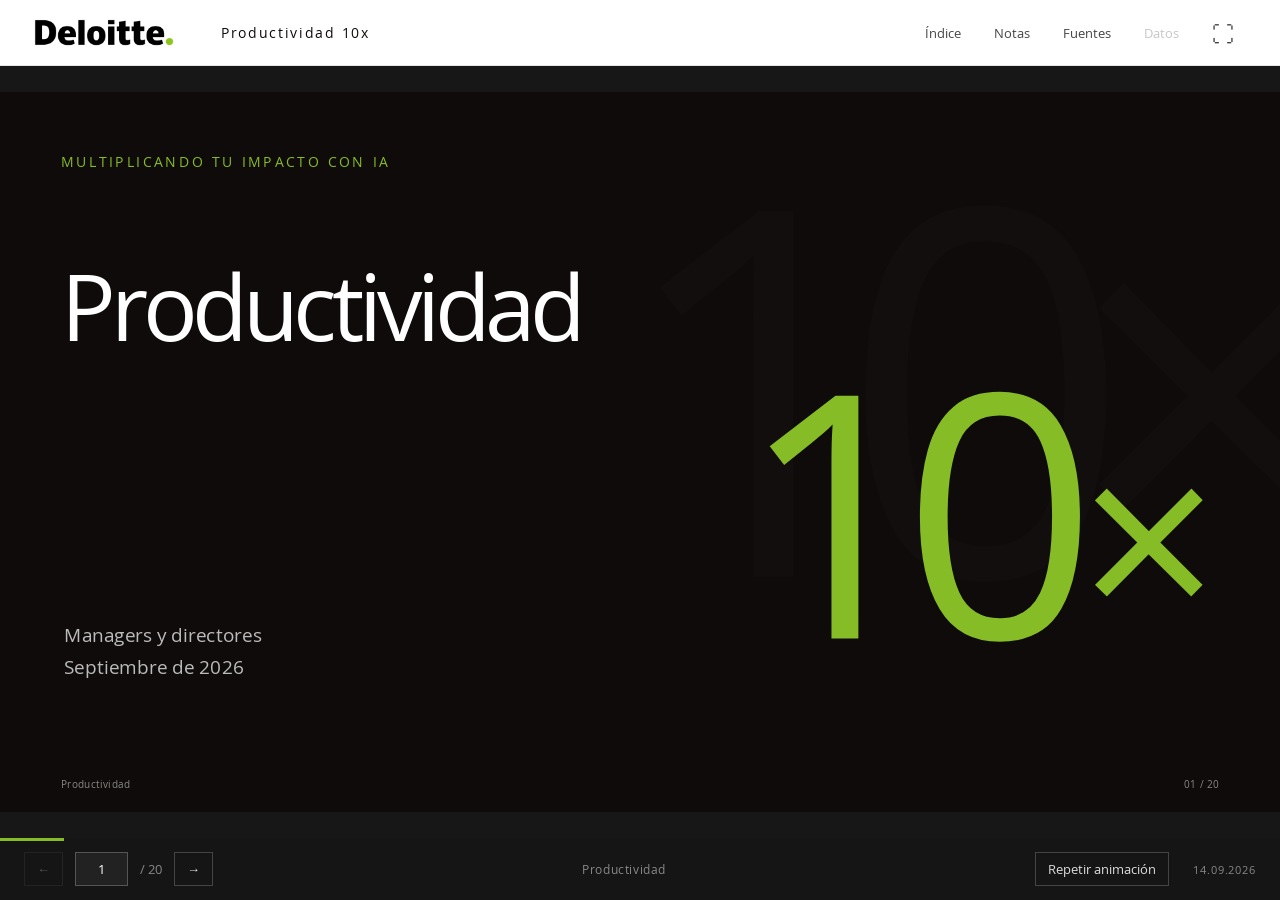
==== 01_Deloitte_Productividad_10x.html @ 0b5b2953 "Presentación Productividad 10x: 20 diapositivas y cierre Manos a la obra Retiradas las diapositivas " ====
<!doctype html><html lang="es"><head><meta charset="utf-8"><meta name="viewport" content="width=device-width,initial-scale=1"><title>Deloitte · Productividad 10x</title><meta name="description" content="Productividad 10x. Fundamentos de IA, inteligencia y velocidad, principios y conceptos clave. Contenido actualizado y gráficos animados."><style>@font-face{font-family:Open;src:url([data-uri]) format('truetype');font-weight:400;font-display:swap}@font-face{font-family:Open;src:url([data-uri]) format('truetype');font-weight:700;font-display:swap}:root{--green:#86BC25;--deep:#608d14;--ink:#0F0B0B;--gray:#6b6b68;--line:#ddd;--ease:cubic-bezier(.16,1,.3,1)}
*{box-sizing:border-box}html,body{margin:0;width:100%;height:100%;overflow:hidden;background:#171717;color:var(--ink);font-family:Open,'Open Sans',Arial,sans-serif}button,input,output{font:inherit}button,a{touch-action:manipulation}button{cursor:pointer}button:disabled{opacity:.3;cursor:default}a{color:inherit;text-underline-offset:5px}button:focus-visible,a:focus-visible,input:focus-visible{outline:3px solid var(--green);outline-offset:4px}h1,h2,h3,p,figure{margin:0}h1,h2,h3{font-weight:400;letter-spacing:-.035em}h2,h3{line-height:1.16}p{line-height:1.55}em{font-style:normal;color:var(--green)}.green{color:var(--deep)}.muted{color:var(--gray)}
#top{height:66px;display:flex;align-items:center;justify-content:space-between;padding:0 34px;gap:25px;background:white;position:relative;z-index:5;border-bottom:1px solid #e7e7e7}#top img{width:140px;height:auto}#top>span{font-size:14px;letter-spacing:.12em;margin-right:auto;margin-left:22px}#top>div{display:flex;gap:9px}#top button{border:0;background:transparent;font-size:13px;padding:10px 12px;color:#444}#top button:hover{background:#f2f6eb}#fullscreen-button{font-size:22px!important}
#viewport{height:calc(100vh - 128px);height:calc(100dvh - 128px);position:relative;overflow:hidden}#stage{position:absolute;left:50%;top:50%;width:1600px;height:900px;transform-origin:center;overflow:hidden;background:#fff}.slide{position:absolute;inset:0;display:flex;flex-direction:column;padding:43px 76px 24px;background:white;opacity:0;visibility:hidden;transform:translateX(16px);transition:opacity .45s var(--ease),transform .65s var(--ease);overflow:hidden}.slide.active{opacity:1;visibility:visible;transform:none;z-index:1}.slide.dark{background:var(--ink);color:#fff}.slide.dark .muted{color:#aaa}.slide.dark .green{color:var(--green)}.slide-content{flex:1;min-height:0;display:flex;flex-direction:column}.slide-title{font-size:56px;line-height:1.12;margin-bottom:29px;max-width:1420px}.slide footer{min-height:22px;margin-top:24px;display:flex;justify-content:space-between;align-items:center;font-size:12px;letter-spacing:.07em;color:#858580}.dark footer{color:#898984}
.reveal{opacity:0;transform:translateY(30px)}.active .reveal{animation:reveal .8s var(--ease) forwards;animation-delay:calc(var(--i,0)*90ms)}@keyframes reveal{to{opacity:1;transform:none}}.overline,.smallcaps{font-size:16px;letter-spacing:.17em;text-transform:uppercase;line-height:1.5}.overline{color:var(--green)}.takeaway{font-size:23px;border-top:1px solid var(--line);padding-top:22px;line-height:1.5;margin-top:auto}.dark .takeaway{border-color:#444;color:#ccc}.chart-foot{font-size:17px;line-height:1.5;color:#73736e;margin-top:17px}.dark .chart-foot{color:#a7a7a0}
.cover-title{height:100%;position:relative}.cover-title .overline{position:absolute;top:31px;left:0;font-size:18px}.cover-title h1{position:absolute;top:146px;left:0;font-size:114px;letter-spacing:-.06em}.ten{position:absolute;right:39px;top:280px;font-size:425px;line-height:.92;letter-spacing:-.09em;color:var(--green);font-weight:400}.ten span{font-size:.72em;display:inline-block;transform:translateY(-.04em);padding-left:15px}.active .ten{animation:cover-in 1.4s var(--ease) both}.cover-bottom{position:absolute;bottom:92px;left:4px;font-size:24px;line-height:1.65;color:#bbb}.cover:before{content:'10×';font-size:640px;position:absolute;right:-15px;top:38px;color:#ffffff03;letter-spacing:-.13em;line-height:1;pointer-events:none}@keyframes cover-in{from{opacity:0;transform:translateY(45px);filter:blur(9px)}to{opacity:1;transform:none;filter:blur(0)}}
.agenda-lines{display:flex;flex-direction:column;gap:49px;margin-top:35px}.agenda-lines>div{display:grid;grid-template-columns:100px 1fr;column-gap:30px;border-top:1px solid #bbb;padding-top:30px}.agenda-lines span{font-size:56px;color:var(--deep);grid-row:1/3}.agenda-lines h3{font-size:43px}.agenda-lines p{font-size:25px;color:#777;margin-top:12px}
.question{padding-top:65px}.question h2{font-size:109px;letter-spacing:-.065em;margin:58px 0 55px;line-height:1.12}.question p{font-size:29px;color:#aaa}.question .smallcaps{color:#a5a59e}
.productivity{display:grid;grid-template-columns:1fr 1fr;gap:85px;flex:1;min-height:0;padding-top:8px}.productivity>div{display:flex;flex-direction:column;gap:45px}.concept{border-top:1px solid #bbb;padding-top:22px}.concept h3{font-size:45px;margin:15px 0}.concept p{font-size:24px;color:#777}.productivity figure{margin-top:24px;display:flex;flex-direction:column;justify-content:center}.productivity img{width:100%;height:auto}.productivity figcaption{font-size:25px;line-height:1.5;margin-top:25px;max-width:570px}
.questions-list>p{font-size:29px;margin:15px 0 32px}.questions-list>div{display:flex;gap:40px;border-top:1px solid #ddd;padding:27px 0}.questions-list span{font-size:25px;color:var(--deep);width:40px}.questions-list h3{font-size:36px}.questions-list+.takeaway{margin-top:24px}
.definition{padding-top:35px}.definition>p{font-size:65px;line-height:1.32;max-width:1360px;letter-spacing:-.04em}.definition-foot{display:grid;grid-template-columns:300px 1fr;gap:55px;border-top:1px solid #444;padding-top:36px;margin-top:66px}.definition-foot h3{font-size:31px;color:#aaa}.definition-foot p{font-size:30px;color:#ccc;max-width:1000px}
.capabilities{display:grid;grid-template-columns:repeat(5,1fr);gap:57px 33px;margin:48px 0 54px}.capabilities>div{border-top:2px solid var(--green);padding-top:20px}.capabilities span{font-size:15px;color:#7b7b75}.capabilities h3{font-size:29px;margin-top:31px}.capabilities p{font-size:20px;margin-top:17px;color:#777}
.video-layout{display:grid;grid-template-columns:.85fr 1.15fr;gap:70px;align-items:center;flex:1}.video-layout h2{font-size:62px;margin:22px 0}.video-layout p:not(.overline){font-size:27px;line-height:1.5;color:#73736e}.video-layout img{width:100%;height:auto}.video-layout small{font-size:15px;line-height:1.6;color:#777;display:block;max-width:470px;margin-top:23px}.action{display:inline-flex;padding:17px 24px;background:var(--green);color:var(--ink);font-size:20px;text-decoration:none;margin-top:30px}.action:hover{background:#a2cf53}.text-link{font-size:20px}.modalities{display:grid;grid-template-columns:1fr 1.2fr 1.2fr;gap:55px;padding:65px 0}.modalities>div{border-top:1px solid #aaa;padding-top:24px}.modalities h3{font-size:44px;line-height:1.5;margin-top:28px}.mod-center{border-top:3px solid var(--green)!important}.mod-center p{font-size:23px;color:#777;margin-top:27px;max-width:330px}
.two-variables{display:grid;grid-template-columns:1fr 1fr;gap:110px;flex:1;align-content:center}.two-variables>div{padding-top:40px;border-top:1px solid #56564f}.two-variables span{font-size:110px;color:var(--green);letter-spacing:-.06em}.two-variables h2{font-size:68px;margin:21px 0 29px}.two-variables p{font-size:30px;color:#b7b7b0;line-height:1.65}
.chart-heading{display:flex;justify-content:space-between;align-items:center;gap:40px;margin-bottom:12px;min-height:79px}.chart-heading>p{font-size:25px;line-height:1.4}.chart-heading>p>span{font-size:18px;color:#777}.headline-stat{text-align:right;min-width:310px}.headline-stat>strong{font-size:57px;font-weight:400;letter-spacing:-.055em;color:var(--deep);line-height:1}.headline-stat strong span{font-size:.58em;margin-left:5px}.headline-stat>span{display:block;font-size:16px;color:#777;margin-top:6px}.chart{position:relative;flex:1;min-height:0;height:460px;width:100%}.chart svg{display:block;width:100%;height:100%;overflow:visible}.chart svg text{font-family:Open,Arial,sans-serif;font-size:20px;fill:#757570}.chart .gridline{stroke:#e5e5e0;stroke-width:1}.chart .axisline{stroke:#adada6;stroke-width:1}.chart .draw{fill:none;stroke-linejoin:round;stroke-linecap:round;stroke-dasharray:1;stroke-dashoffset:1}.active .chart .draw{animation:draw 1.7s var(--ease) forwards}.chart .point{opacity:0}.active .chart .point{animation:point-in .5s ease forwards;animation-delay:calc(var(--i,0)*18ms)}@keyframes draw{to{stroke-dashoffset:0}}@keyframes point-in{to{opacity:1}}.chart .bar{transform:scaleY(0);transform-origin:center bottom;transform-box:fill-box}.active .chart .bar{animation:bar-up 1.1s var(--ease) forwards;animation-delay:calc(var(--i,0)*90ms)}@keyframes bar-up{to{transform:scaleY(1)}}.chart [data-tip]{cursor:crosshair}.chart .frontier-label{fill:#34342f;font-size:18px}.switch{display:flex;border:1px solid #aaa;padding:4px;gap:4px}.switch button{background:transparent;border:0;padding:13px 18px;font-size:19px}.switch button.selected{background:var(--green);color:var(--ink)}
.navier{display:flex;flex-direction:column;justify-content:center;flex:1}.navier h2{font-size:82px;letter-spacing:-.055em;margin:30px 0}.navier-lead{font-size:28px;color:#c5c5bd;line-height:1.6}.news-stats{display:grid;grid-template-columns:1fr 1fr 1.3fr;gap:50px;margin:52px 0 30px}.stat{border-top:1px solid #555;padding-top:20px}.stat strong{font-size:68px;font-weight:400;color:var(--green);display:block;letter-spacing:-.055em}.stat span{font-size:19px;color:#aaa;display:block;margin-top:8px}.news-limit{font-size:18px;line-height:1.6;color:#a7a79f;max-width:1230px}
.launch-head{display:flex;gap:65px;align-items:center;margin:0 0 20px}.launch-head>strong{font-size:147px;line-height:1;font-weight:400;color:var(--deep);letter-spacing:-.075em}.launch-head p{font-size:29px;line-height:1.55}.launch-chart{height:360px}.scenario{width:385px;font-size:16px}.scenario>div{display:flex;gap:20px;align-items:center;margin-top:12px}.scenario input{width:250px;accent-color:var(--deep)}.scenario output{font-size:24px;white-space:nowrap;color:var(--deep)}.gdp-summary{display:flex;align-items:center;justify-content:space-between;gap:30px;margin-top:9px}.gdp-summary p{font-size:20px}.gdp-summary b{font-size:31px;color:var(--deep);font-weight:400}.gdp-summary>span{font-size:16px;color:#777;max-width:550px}.traffic-legend{display:flex;justify-content:center;gap:23px;margin-top:5px;flex-wrap:wrap}.traffic-legend>span{font-size:15px;display:flex;align-items:center;gap:7px}.traffic-legend i{display:inline-block;width:11px;height:11px}
.tool-map{display:flex;flex-direction:column;gap:0;flex:1;padding-top:10px}.tool-map>div{display:grid;grid-template-columns:230px 560px 1fr;gap:30px;border-top:1px solid #ddd;padding:20px 0;align-items:center}.tool-map h3{font-size:27px}.tool-map p{font-size:25px}.tool-map span{font-size:19px;color:#7a7a75}.principles{display:flex;flex-direction:column;gap:33px;padding-top:22px;flex:1;justify-content:center}.principles>div{display:flex;gap:43px;border-top:1px solid #bbb;padding-top:25px}.dark .principles>div{border-color:#51514c}.principles>div>span{color:var(--deep);font-size:48px;min-width:69px}.dark .principles>div>span{color:var(--green)}.principles h3{font-size:39px;margin-bottom:12px}.principles p{font-size:25px;color:#797975}.dark .principles p{color:#b0b0a9}
.definitions{display:grid;grid-template-columns:1fr 1fr 1fr;gap:58px;margin-top:67px}.definitions>div{border-top:2px solid var(--green);padding-top:22px}.definitions>div>span{font-size:18px;color:#888}.definitions h3{font-size:43px;line-height:1.25;margin:36px 0 28px}.definitions p{font-size:27px;color:#777;line-height:1.65}.concept-pair{display:grid;grid-template-columns:1fr 1fr;gap:95px;margin-top:65px}.concept-pair>div{border-top:1px solid #555;padding-top:26px}.concept-pair h3{font-size:60px;line-height:1.2;margin:33px 0}.concept-pair p{font-size:27px;line-height:1.65;max-width:600px;margin-top:20px}.concept-pair .muted{font-size:22px}
.gcse{display:grid;grid-template-columns:repeat(4,1fr);gap:42px;margin-top:13px;margin-bottom:32px}.gcse>div{border-top:1px solid #bbb;padding-top:12px}.gcse span{font-size:100px;color:var(--deep);line-height:1.1}.gcse h3{font-size:32px;margin:16px 0 12px}.gcse p{font-size:24px;color:#777;line-height:1.5}.prompt{font-size:25px;line-height:1.7;background:#f3f5ef;border-left:3px solid var(--green);padding:25px 30px;white-space:pre-wrap}.slash-layout{display:grid;grid-template-columns:360px 1fr;gap:90px;align-items:center;flex:1;padding-bottom:38px}.slash{font-size:390px;color:var(--deep);line-height:1;text-align:center}.slash-layout h3{font-size:50px;line-height:1.2;margin-bottom:30px}.slash-layout p{font-size:29px;color:#777;max-width:930px;margin-bottom:24px}.inline-note{font-size:25px;border-top:1px solid #ddd;padding-top:25px;max-width:920px}.techniques{display:grid;grid-template-columns:1fr 1fr;gap:70px;flex:1;padding-top:34px}.techniques>div{border-top:1px solid #bbb;padding-top:25px}.techniques h3{font-size:49px;line-height:1.22;margin:25px 0}.techniques>div>p{font-size:25px;color:#777;min-height:88px;margin-bottom:25px}.techniques .prompt{font-size:25px;line-height:1.65;padding:24px 27px}.workflow{display:grid;grid-template-columns:repeat(4,1fr);gap:35px;align-content:center;flex:1}.workflow>div{border-top:1px solid #666;padding-top:30px}.workflow span{font-size:75px;color:var(--green);letter-spacing:-.055em}.workflow h3{font-size:38px;margin:27px 0;line-height:1.25}.workflow p{font-size:24px;color:#aaa}.practice-close{padding-top:65px}.practice-close h2{font-size:98px;letter-spacing:-.06em;line-height:1.14}.practice-close>p{font-size:31px;color:#777;line-height:1.65;margin-top:40px}.practice-links{display:flex;align-items:center;gap:50px;margin-top:45px}.practice-links .action{margin:0}.thanks{display:flex;flex-direction:column;justify-content:center;flex:1}.thanks h2{font-size:165px;letter-spacing:-.065em}.thanks h2 span{color:var(--green)}.thanks p{font-size:34px;line-height:1.6;color:#aaa;margin-top:38px}
#bottom{height:62px;padding:0 24px;display:flex;align-items:center;justify-content:space-between;gap:25px;color:#ddd;background:#151515;position:relative;z-index:3}#progress{position:absolute;top:0;left:0;height:3px;background:var(--green);transition:width .5s var(--ease)}#bottom button{border:1px solid #444;background:transparent;color:#ddd;padding:7px 12px;font-size:13px}#bottom button:hover{border-color:var(--green)}.nav-left,.nav-right{display:flex;gap:12px;align-items:center}.nav-left input{width:53px;font-size:13px;background:#222;border:1px solid #555;color:white;padding:7px;text-align:center;appearance:textfield}.nav-left input::-webkit-inner-spin-button{appearance:none}.nav-left>span{font-size:13px;color:#888}#chapter{font-size:12px;color:#888;letter-spacing:.05em}.date{font-size:11px;color:#888;letter-spacing:.08em;margin-left:12px}
dialog{width:min(1050px,92vw);max-height:86vh;border:0;padding:0;background:white;color:var(--ink);box-shadow:0 25px 100px #0008}dialog::backdrop{background:#000a;backdrop-filter:blur(7px)}dialog>header{padding:24px 30px;border-bottom:1px solid #ddd;position:sticky;top:0;background:white;display:flex;align-items:center;justify-content:space-between;gap:20px;z-index:2}dialog>header h2{font-size:27px;letter-spacing:-.025em}#panel-close{font-size:28px;background:transparent;border:1px solid #bbb;width:40px;height:40px}#panel-body{padding:28px 30px;line-height:1.7;font-size:17px}#panel-body>p{margin:10px 0 20px}#panel-body article{border-bottom:1px solid #ddd;padding:20px 0}#panel-body article h3{font-size:19px;line-height:1.4;margin-bottom:12px}#panel-body article p{font-size:14px;color:#666;margin-bottom:7px}.index-list{display:grid;grid-template-columns:1fr 1fr;gap:0 25px}.index-list button{border:0;border-bottom:1px solid #ddd;background:transparent;text-align:left;padding:15px 5px;font-size:16px;line-height:1.5}.index-list button:hover{color:var(--deep);background:#f6f8f1}.index-list button.current{border-left:3px solid var(--green);padding-left:12px}.data-scroll{overflow:auto}.data-scroll table{border-collapse:collapse;width:100%;font-size:13px;min-width:660px}.data-scroll th,.data-scroll td{border-bottom:1px solid #ddd;text-align:left;padding:11px 13px;vertical-align:top}.data-scroll th{background:#111;color:white;position:sticky;top:0;font-weight:400}.download-data{display:inline-block;margin-bottom:20px;padding:11px 18px;background:var(--green);color:#111;border:0;font-size:15px}#tooltip{position:fixed;display:none;max-width:360px;background:#111;color:#fff;padding:12px 16px;border-top:2px solid var(--green);font-size:13px;line-height:1.6;z-index:20;pointer-events:none;box-shadow:0 8px 20px #0003}
@media(max-width:800px){#top{padding:0 16px;gap:12px}#top img{width:100px}#top>span{display:none}#top button{padding:10px 7px;font-size:12px}#top>div{gap:0}#bottom{padding:0 12px}#chapter,.date{display:none}#replay{font-size:11px!important}.index-list{grid-template-columns:1fr}#top{height:58px}#viewport{height:calc(100dvh - 120px)}}
@media(prefers-reduced-motion:reduce){*,*:before,*:after{animation:none!important;transition:none!important;scroll-behavior:auto!important}.reveal,.chart .point{opacity:1!important;transform:none!important}.chart .draw{stroke-dashoffset:0!important}.chart .bar{transform:none!important}.ten{opacity:1!important;filter:none!important}}
.closing-slide{background:#000}.closing-poster,.closing-video{position:absolute;inset:0;width:100%;height:100%;object-fit:cover}.closing-video{z-index:1}.closing-shade{position:absolute;inset:0;z-index:2;background:linear-gradient(90deg,rgba(0,0,0,.8),rgba(0,0,0,.42) 42%,rgba(0,0,0,.06) 70%)}.closing,.closing-slide footer{position:relative;z-index:3}.closing{flex:1;display:flex;flex-direction:column;justify-content:center;max-width:680px}.closing .overline{font-size:18px}.closing h2{font-size:146px;line-height:.98;letter-spacing:-.045em;margin-top:26px}.closing h2 span{color:var(--green)}.closing h2+p{font-size:32px;line-height:1.55;color:#c9c9c4;margin-top:40px}.closing-slide.active .closing h2.reveal{animation-delay:2.5s}.closing-slide.active .closing h2+p.reveal{animation-delay:2.85s}
@media(prefers-reduced-motion:reduce){.closing-video{display:none}}@media print{.closing-video{display:none}}
</style></head><body><header id="top"><img src="[data-uri]" alt="Deloitte"><span>Productividad 10x</span><div><button id="index-button">Índice</button><button id="notes-button">Notas</button><button id="sources-button">Fuentes</button><button id="data-button">Datos</button><button id="fullscreen-button" aria-label="Pantalla completa">⛶</button></div></header><div id="viewport"><main id="stage"><section class="slide dark cover" id="s1" aria-label="1. Productividad 10x"><div class="slide-content"><div class="cover-title"><p class="overline">Multiplicando tu impacto con IA</p><h1>Productividad</h1><div class="ten">10<span>×</span></div><p class="cover-bottom">Managers y directores<br>Septiembre de 2026</p></div></div><footer><span>Productividad</span><span>01 / 20</span></footer></section><section class="slide " id="s2" aria-label="2. Qué vamos a ver hoy"><div class="slide-content"><h2 class="slide-title">Qué vamos a ver hoy</h2><div class="agenda-lines"><div class="reveal"><span>01</span><h3>El estado de la IA</h3><p>Capacidades, velocidad y herramientas</p></div><div class="reveal"><span>02</span><h3>Principios para trabajar con IA</h3><p>Decisiones, conceptos y prompting</p></div><div class="reveal"><span>03</span><h3>Casos de uso</h3><p>Aplicación práctica con Microsoft 365 Copilot</p></div></div></div><footer><span>Productividad</span><span>02 / 20</span></footer></section><section class="slide dark question-slide" id="s3" aria-label="3. A qué llamamos productividad"><div class="slide-content"><div class="question"><span class="smallcaps reveal">Antes de comenzar</span><h2 class="reveal">¿A qué llamamos<br><em>productividad?</em></h2><p class="reveal">Piensa en un día con mucha actividad.<br>¿Qué cambió gracias a tu trabajo?</p></div></div><footer><span>Productividad</span><span>03 / 20</span></footer></section><section class="slide " id="s4" aria-label="4. Hacer más y conseguir más"><div class="slide-content"><h2 class="slide-title">Hacer más y conseguir más</h2><div class="productivity"><div><div class="concept reveal"><span class="smallcaps">Eficiencia</span><h3>Menos recursos<br>para una tarea</h3><p>Reducir el tiempo de preparar un informe.</p></div><div class="concept reveal"><span class="smallcaps green">Eficacia</span><h3>Acercarnos<br>al objetivo</h3><p>Preparar el informe que permite decidir.</p></div></div><figure><img src="[data-uri]" alt="Fotografía de una línea de producción incluida en la referencia"><figcaption>La actividad tiene valor cuando sirve a un objetivo.</figcaption></figure></div></div><footer><span>Productividad</span><span>04 / 20</span></footer></section><section class="slide " id="s5" aria-label="5. Las preguntas que cambian el trabajo"><div class="slide-content"><h2 class="slide-title">Las preguntas que cambian el trabajo</h2><div class="questions-list"><p class="muted">Antes de «¿cómo hago esto más rápido?»</p><div class="reveal"><span>01</span><h3>¿Por qué hacemos esto?</h3></div><div class="reveal"><span>02</span><h3>¿Es imprescindible?</h3></div><div class="reveal"><span>03</span><h3>¿Qué tarea tiene más efecto en el objetivo?</h3></div><div class="reveal"><span>04</span><h3>¿Qué resultado no podemos dejar de cumplir?</h3></div></div><p class="takeaway">La productividad también depende de las decisiones.</p></div><footer><span>Productividad</span><span>05 / 20</span></footer></section><section class="slide dark" id="s6" aria-label="6. Una breve introducción a la IA"><div class="slide-content"><h2 class="slide-title">Una breve introducción a la IA</h2><div class="definition"><p class="reveal">Sistemas que aprenden patrones y los utilizan para <em>generar, clasificar, predecir o actuar.</em></p><div class="definition-foot reveal"><h3>En esta sesión</h3><p>IA generativa: producir y transformar contenido a partir de un encargo y de la información disponible.</p></div></div></div><footer><span>Fundamentos</span><span>06 / 20</span></footer></section><section class="slide " id="s7" aria-label="7. Qué podemos hacer con IA"><div class="slide-content"><h2 class="slide-title">Qué podemos hacer con IA</h2><div class="capabilities"><div class="reveal"><span>01</span><h3>Transcribir</h3><p>Conversaciones a texto</p></div><div class="reveal"><span>02</span><h3>Redactar</h3><p>Borradores y síntesis</p></div><div class="reveal"><span>03</span><h3>Presentar</h3><p>Narrativa y diapositivas</p></div><div class="reveal"><span>04</span><h3>Hablar</h3><p>Voz y conversación</p></div><div class="reveal"><span>05</span><h3>Pensar</h3><p>Alternativas e hipótesis</p></div><div class="reveal"><span>06</span><h3>Analizar</h3><p>Datos y explicaciones</p></div><div class="reveal"><span>07</span><h3>Crear imágenes</h3><p>Conceptos y edición</p></div><div class="reveal"><span>08</span><h3>Crear vídeos</h3><p>Secuencias y avatares</p></div><div class="reveal"><span>09</span><h3>Crear herramientas</h3><p>Código y aplicaciones</p></div><div class="reveal"><span>10</span><h3>Automatizar</h3><p>Pasos y seguimiento</p></div></div><p class="takeaway">La posibilidad técnica se convierte en valor cuando resuelve una tarea concreta.</p></div><footer><span>Fundamentos</span><span>07 / 20</span></footer></section><section class="slide " id="s8" aria-label="8. Cómo funciona la IA"><div class="slide-content"><h2 class="slide-title">Cómo funciona la IA</h2><div class="modalities"><div class="mod-input reveal"><span class="smallcaps">Entradas</span><h3>Texto<br>Imágenes<br>Audio</h3></div><div class="mod-center reveal"><span class="smallcaps green">Modelo</span><h3>Patrones<br>aprendidos</h3><p>El encargo y el contexto orientan la respuesta.</p></div><div class="mod-output reveal"><span class="smallcaps">Salidas</span><h3>Texto e imágenes<br>Voz y vídeo<br>Código y acciones</h3></div></div><p class="takeaway">Existen modelos especializados y modelos multimodales. La aplicación añade fuentes y herramientas.</p></div><footer><span>Fundamentos</span><span>08 / 20</span></footer></section><section class="slide dark" id="s9" aria-label="9. Inteligencia y velocidad"><div class="slide-content"><div class="two-variables"><div class="reveal"><span>01</span><h2>Inteligencia</h2><p>Qué problemas puede resolver<br>y con qué fiabilidad.</p></div><div class="reveal"><span>02</span><h2>Velocidad</h2><p>A qué ritmo cambian<br>esas capacidades.</p></div></div></div><footer><span>Inteligencia y velocidad</span><span>09 / 20</span></footer></section><section class="slide " id="s10" aria-label="10. La capacidad de los modelos sigue creciendo"><div class="slide-content"><h2 class="slide-title">La capacidad de los modelos sigue creciendo</h2><div class="chart-heading"><p>Epoch Capabilities Index<br><span>Mejor puntuación registrada hasta cada fecha</span></p><div class="headline-stat"><strong>166,6</strong><span>GPT-6 Astra · 03/09/2026</span></div></div><div class="chart" id="eci-chart"></div><p class="chart-foot">Índice compuesto de capacidades. Intervalos publicados donde existen. No equivale al CI humano.</p></div><footer><span>Inteligencia</span><span>10 / 20</span></footer></section><section class="slide dark" id="s11" aria-label="11. Navier–Stokes"><div class="slide-content"><div class="navier"><p class="overline green">Navier–Stokes · septiembre de 2026</p><h2>Una prueba matemática<br>a escala de agentes</h2><p class="navier-lead">OpenAI anuncia una resolución de la formulación<br>con fuerza externa y su formalización en Lean.</p><div class="news-stats"><div class="stat"><strong>88 h</strong><span>hasta la resolución anunciada</span></div><div class="stat"><strong>+17 h</strong><span>formalización y verificación</span></div><div class="stat"><strong>≈10.000</strong><span>agentes en el grupo que la obtuvo</span></div></div><p class="news-limit">Sistema interno de investigación. El anuncio no describe una conversación ordinaria con ChatGPT.</p></div></div><footer><span>Inteligencia</span><span>11 / 20</span></footer></section><section class="slide " id="s12" aria-label="12. Preguntas científicas exigentes"><div class="slide-content"><h2 class="slide-title">Preguntas científicas exigentes</h2><div class="chart-heading"><p>GPQA Diamond<br><span>Resultados registrados y frontera observada</span></p><div class="headline-stat"><strong>95,8<span>%</span></strong><span>Máxima media registrada</span></div></div><div class="chart" id="gpqa-chart"></div><p class="chart-foot">Cada punto es una configuración evaluada. Cambian modelos y presupuestos de razonamiento; el resultado no mide la fiabilidad general en el trabajo.</p></div><footer><span>Inteligencia</span><span>12 / 20</span></footer></section><section class="slide " id="s13" aria-label="13. Cuando un benchmark llega al techo"><div class="slide-content"><h2 class="slide-title">Cuando un benchmark llega al techo</h2><div class="chart-heading"><p>OTIS Mock AIME 2024–2025<br><span>Problemas de matemáticas de competición</span></p><div class="headline-stat"><strong>100<span>%</span></strong><span>En varias configuraciones registradas</span></div></div><div class="chart" id="aime-chart"></div><p class="chart-foot">Una puntuación perfecta en esta batería no significa resolver cualquier problema matemático. La saturación exige evaluaciones más difíciles.</p></div><footer><span>Inteligencia</span><span>13 / 20</span></footer></section><section class="slide " id="s14" aria-label="14. La fiabilidad cambia lo que delegamos"><div class="slide-content"><h2 class="slide-title">La fiabilidad cambia lo que delegamos</h2><div class="chart-heading"><p>METR · horizonte de tareas de software<br><span>Duración humana de una tarea que el agente completa</span></p><div class="switch"><button class="selected" data-metr="50">50% de éxito</button><button data-metr="80">80% de éxito</button></div></div><div class="chart" id="metr-chart"></div><p class="chart-foot">Escala logarítmica e intervalos publicados. Estimaciones superiores a 16 horas: poco fiables con esta batería. Última actualización pública: 08/05/2026.</p></div><footer><span>Inteligencia y velocidad</span><span>14 / 20</span></footer></section><section class="slide " id="s15" aria-label="15. 104 modelos durante 2026"><div class="slide-content"><h2 class="slide-title">104 modelos durante 2026</h2><div class="launch-head"><strong class="counter" data-target="104">104</strong><p>grupos de modelos del registro de Epoch AI<br>con primera publicación en 2026</p></div><div class="chart launch-chart" id="launch-chart"></div><p class="chart-foot">Una entrada por model_group. 316 filas de variantes agrupadas. Corte: 13/09/2026; septiembre parcial. Es un registro, no un censo mundial.</p></div><footer><span>Velocidad</span><span>15 / 20</span></footer></section><section class="slide " id="s16" aria-label="16. Los siete principios"><div class="slide-content"><h2 class="slide-title">Los siete principios</h2><div class="principles"><div class="reveal"><span>01</span><div><h3>Herramientas autorizadas</h3><p>Utilizar las herramientas y los entornos permitidos para el trabajo.</p></div></div><div class="reveal"><span>02</span><div><h3>La calidad empieza en la entrada</h3><p>Aportar datos, contexto y documentos adecuados.</p></div></div><div class="reveal"><span>03</span><div><h3>Empezar por algo sencillo</h3><p>Una tarea delimitada permite aprender y comprobar.</p></div></div><div class="reveal"><span>04</span><div><h3>Revisar los sesgos</h3><p>Contrastar omisiones, supuestos y trato entre casos.</p></div></div></div></div><footer><span>Principios</span><span>16 / 20</span></footer></section><section class="slide dark" id="s17" aria-label="17. Los siete principios"><div class="slide-content"><h2 class="slide-title">Los siete principios</h2><div class="principles"><div class="reveal"><span>05</span><div><h3>Supervisión humana</h3><p>Comprobar el resultado antes de utilizarlo en una decisión.</p></div></div><div class="reveal"><span>06</span><div><h3>Evitar la novedad por sí misma</h3><p>Elegir la herramienta por la tarea que resuelve.</p></div></div><div class="reveal"><span>07</span><div><h3>Foco en el resultado</h3><p>Definir qué debe cambiar y cómo sabremos si funciona.</p></div></div></div></div><footer><span>Principios</span><span>17 / 20</span></footer></section><section class="slide " id="s18" aria-label="18. Prompt, tokens y contexto"><div class="slide-content"><h2 class="slide-title">Prompt, tokens y contexto</h2><div class="definitions"><div class="reveal"><span>01</span><h3>Prompt</h3><p>El encargo: objetivo, información y condiciones de la respuesta.</p></div><div class="reveal"><span>02</span><h3>Tokens</h3><p>Unidades con las que el modelo procesa el contenido. No equivalen necesariamente a palabras.</p></div><div class="reveal"><span>03</span><h3>Ventana de contexto</h3><p>La información que puede considerar en una interacción. Tiene límites y debe ser relevante.</p></div></div><p class="takeaway">Más contenido no garantiza una mejor respuesta.</p></div><footer><span>Conceptos clave</span><span>18 / 20</span></footer></section><section class="slide dark" id="s19" aria-label="19. Memoria y agentes"><div class="slide-content"><h2 class="slide-title">Memoria y agentes</h2><div class="concept-pair"><div class="reveal"><span class="smallcaps green">Memoria</span><h3>Continuidad<br>entre interacciones</h3><p>Preferencias o información guardada según las funciones y controles de la herramienta.</p><p class="muted">No sustituye a seleccionar las fuentes relevantes.</p></div><div class="reveal"><span class="smallcaps green">Agente</span><h3>Un objetivo<br>con instrucciones</h3><p>Combina el modelo con conocimiento o herramientas para resolver una tarea.</p><p class="muted">Su capacidad para actuar depende de sus permisos.</p></div></div></div><footer><span>Conceptos clave</span><span>19 / 20</span></footer></section><section class="slide dark closing-slide" id="s20" aria-label="20. Manos a la obra"><div class="slide-content"><img class="closing-poster" src="[data-uri]" alt=""><video class="closing-video" muted playsinline preload="auto" aria-hidden="true"><source src="[data-uri]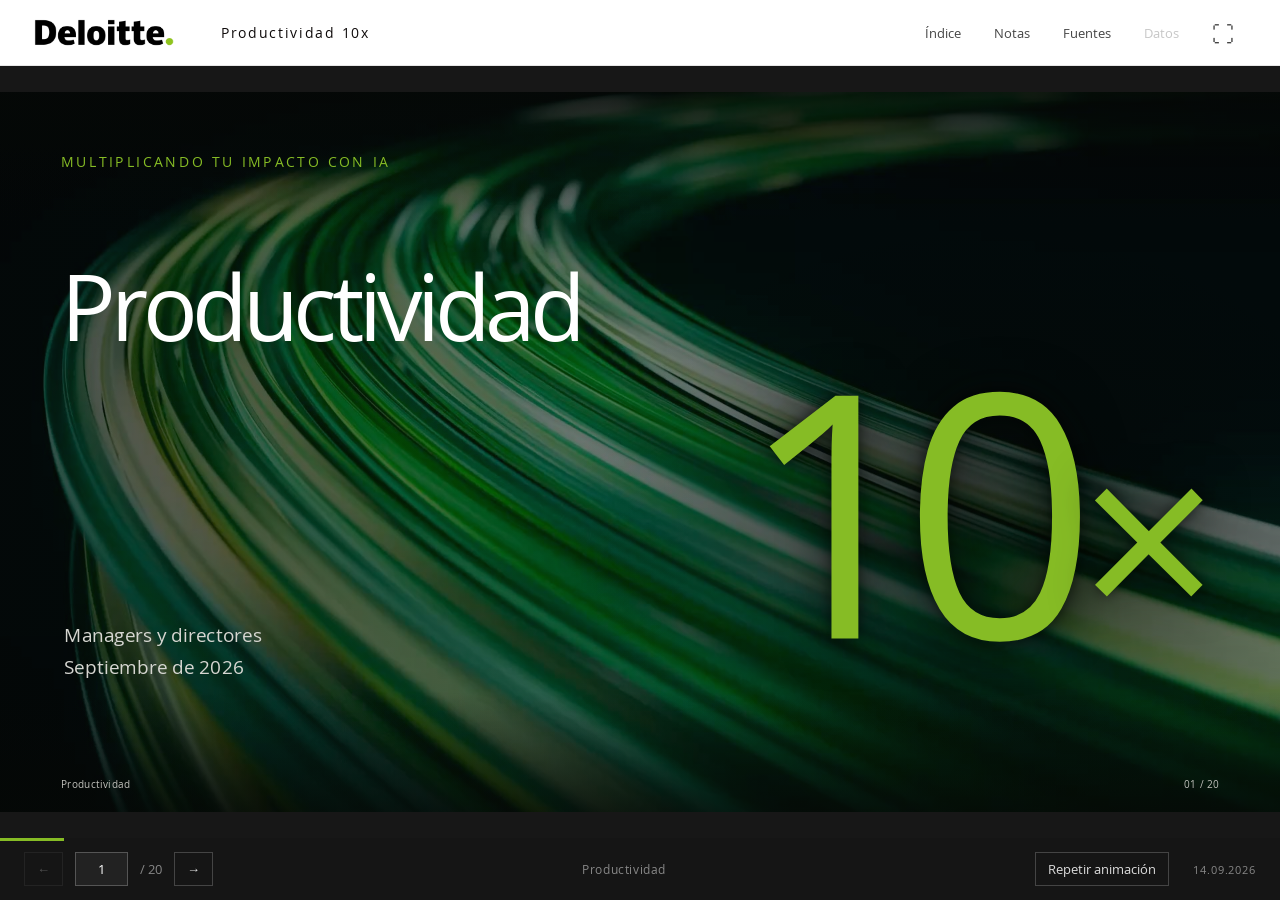
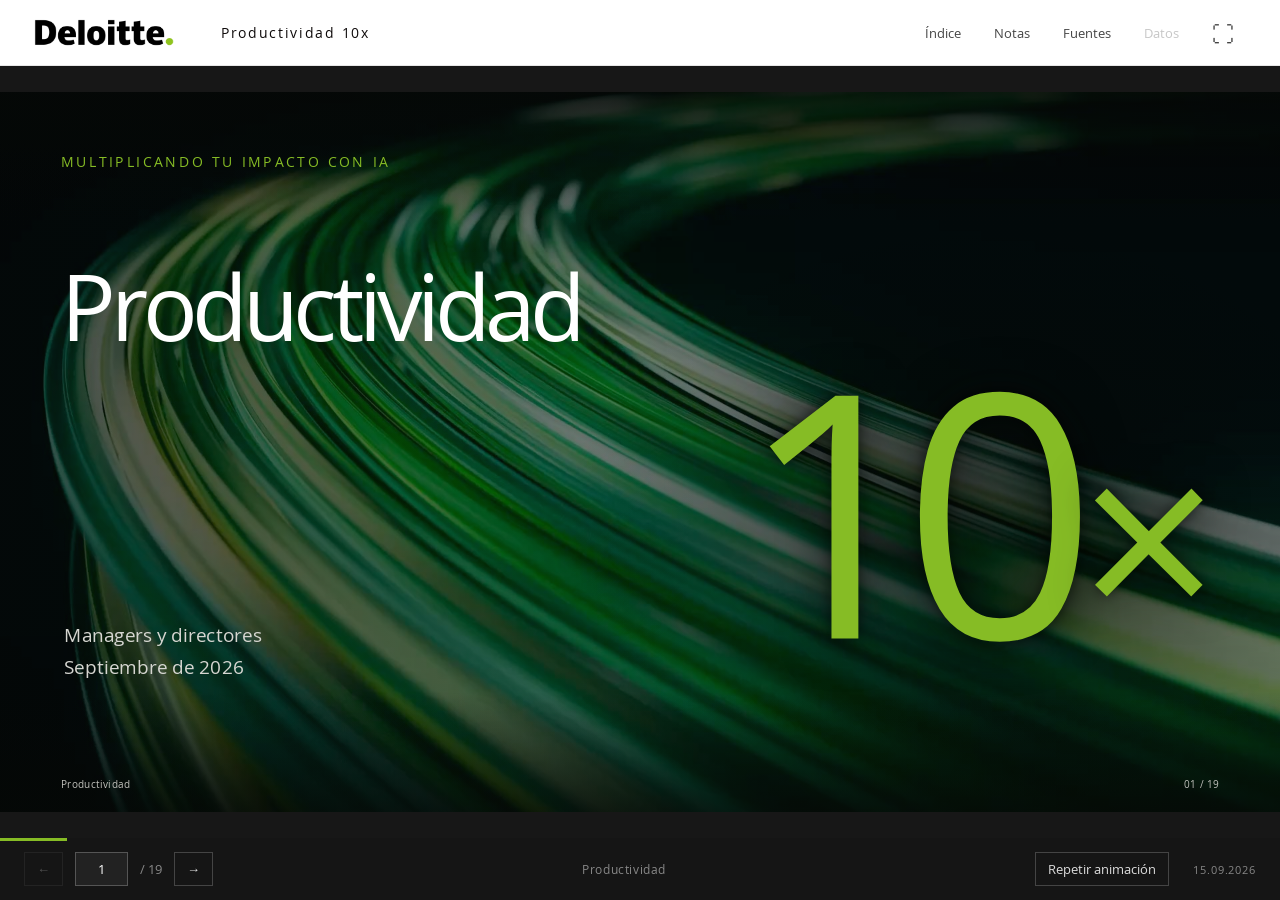
